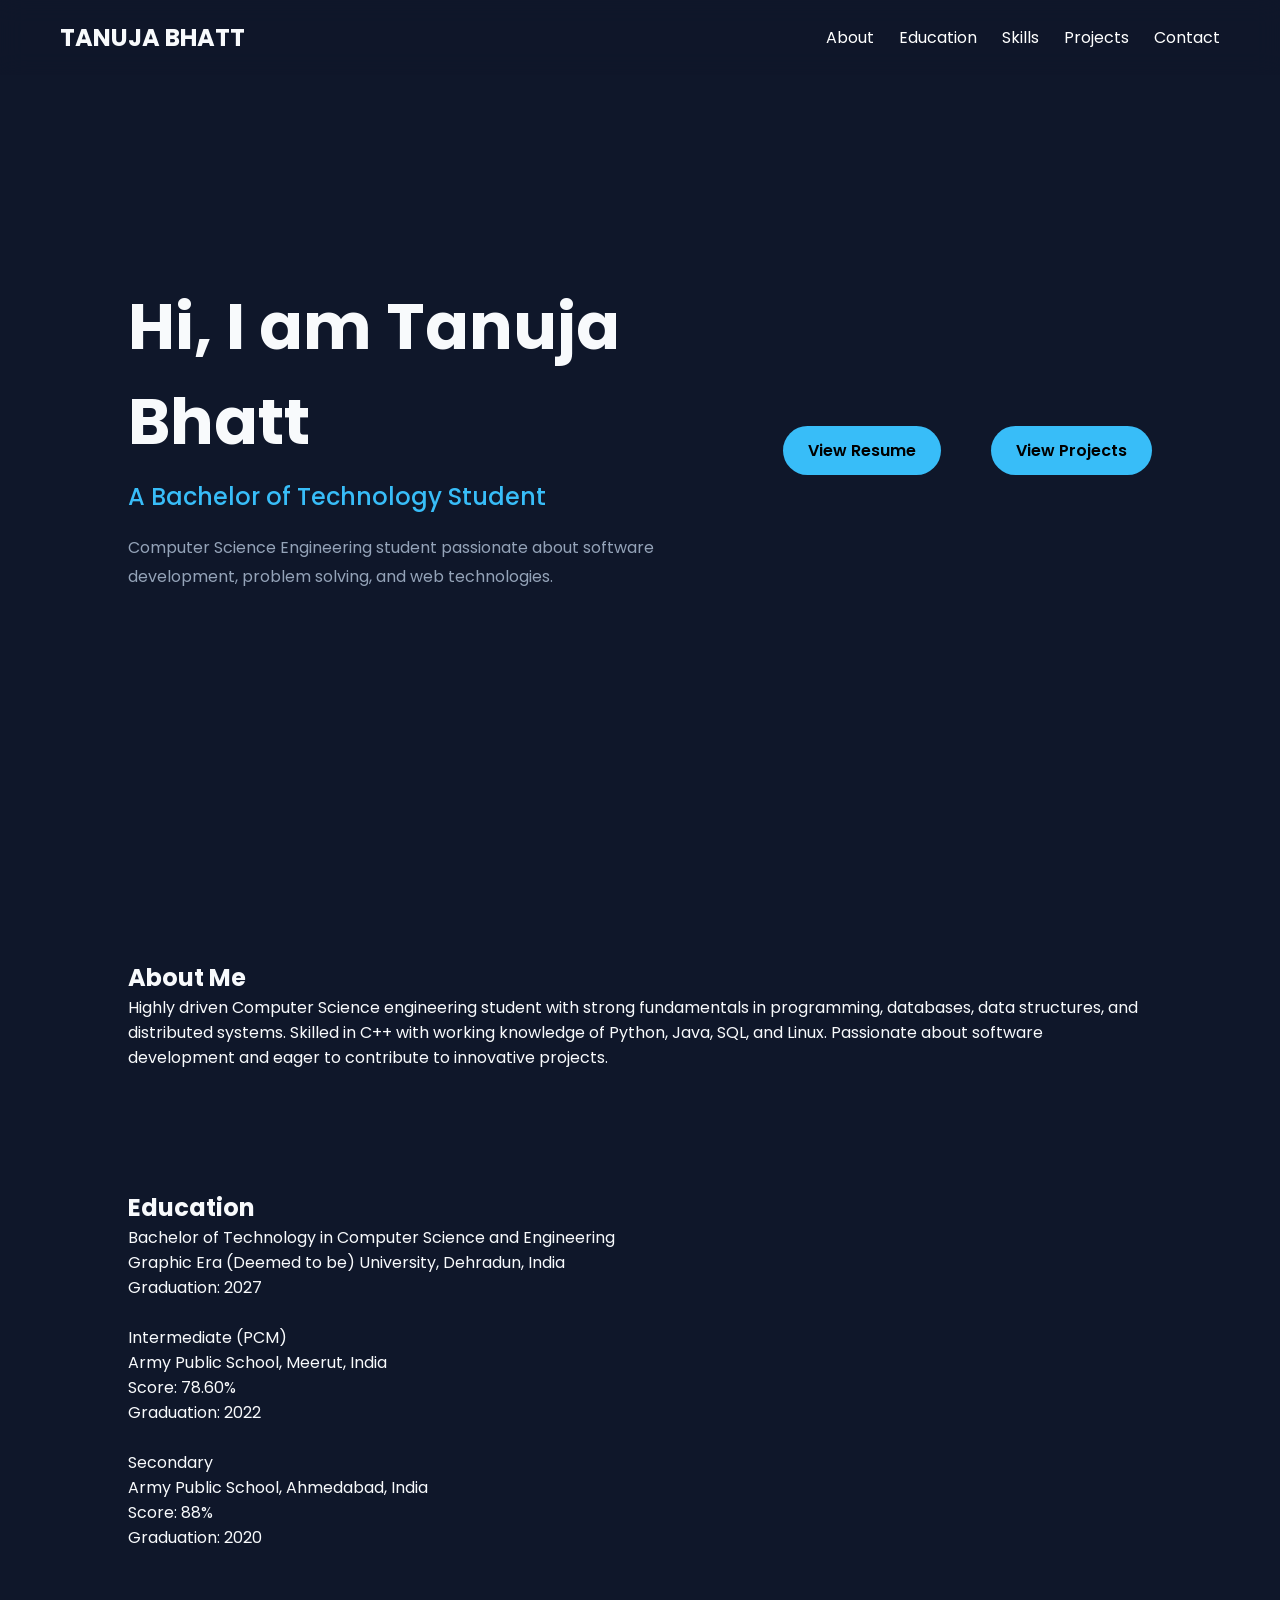
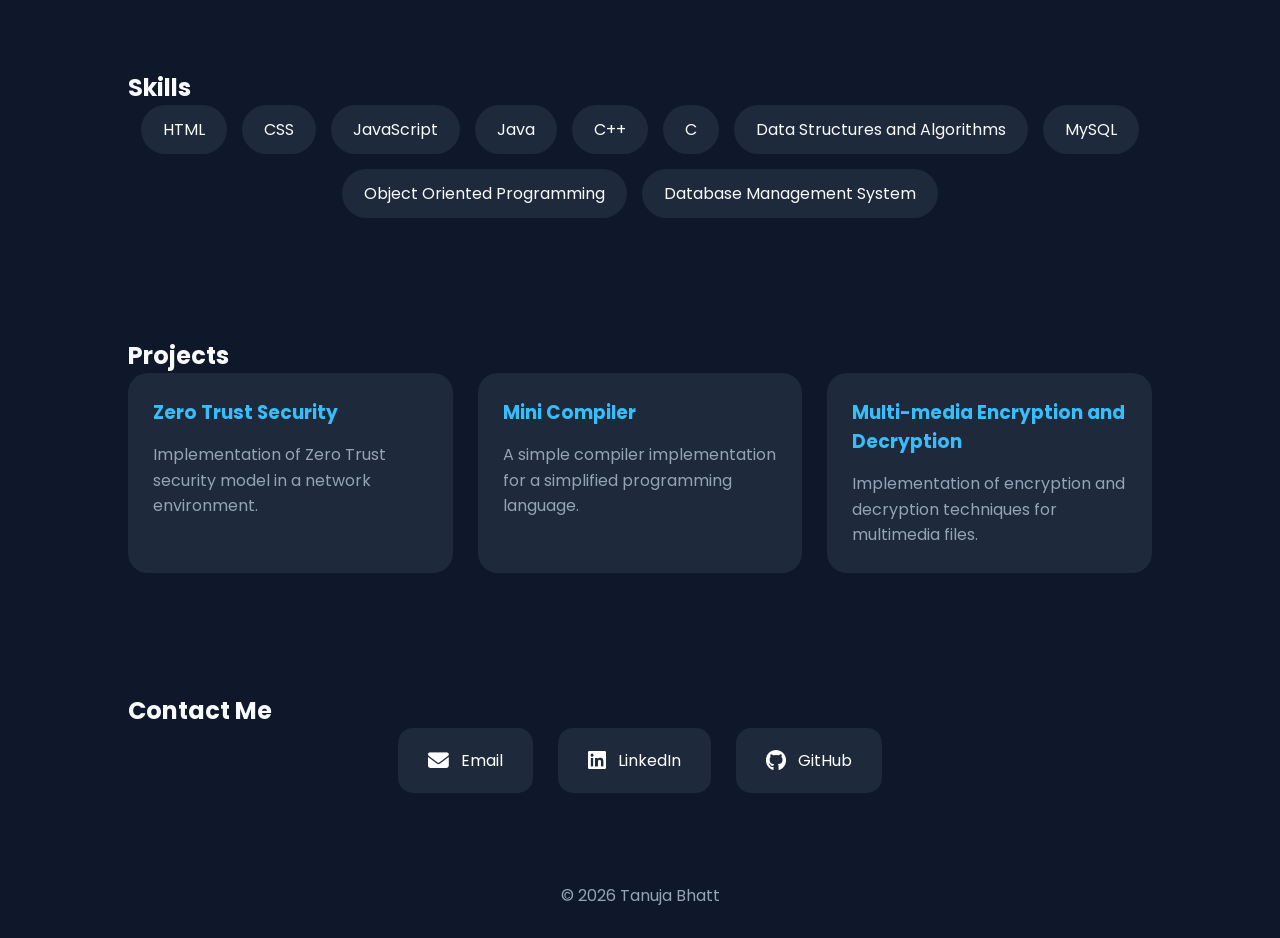
==== index.html @ 8dc3e2fc "Add files via upload" ====
<!DOCTYPE html>
<html lang="en">
<head>
    <meta charset="UTF-8">
    <meta name="viewport" content="width=device-width, initial-scale=1.0">
    <title>Tanuja Bhatt Portfolio</title>
    <link rel="stylesheet" href="style.css">
    <link rel="stylesheet" href="https://cdnjs.cloudflare.com/ajax/libs/font-awesome/6.5.1/css/all.min.css">
</head>
<body>

<header>
    <nav>
        <h1>TANUJA BHATT</h1>

        <ul>
            <li><a href="#about">About</a></li>
            <li><a href="#education">Education</a></li>
            <li><a href="#skills">Skills</a></li>
            <li><a href="#projects">Projects</a></li>
            <li><a href="#contact">Contact</a></li>
        </ul>
    </nav>
</header>

<section class="hero">
    <div class="hero-content">

    <h1>Hi, I am Tanuja Bhatt</h1>

    <h2>A Bachelor of Technology Student</h2>

    <p>
        Computer Science Engineering student passionate about software
        development, problem solving, and web technologies.
    </p>


</div>
<a href="resume.html" class="btn">
    View Resume
</a>
<a href="#projects" class="btn">View Projects</a>
</section>

<section id="about">
    <h2>About Me</h2>
    <p>
        Highly driven Computer Science engineering student with strong fundamentals in programming, databases, data structures, and distributed systems. Skilled in C++ with working knowledge of 
Python, Java, SQL, and Linux. Passionate about software development and eager to contribute to innovative projects.
    </p>
</section>

<section id="education">
    <h2>Education</h2>
    <p>
        Bachelor of Technology in Computer Science and Engineering
        <br>
        Graphic Era (Deemed to be) University, Dehradun, India
        <br>
        Graduation: 2027
    </p>
    <br>
    <p>
        Intermediate (PCM)
        <br>
        Army Public School, Meerut, India
        <br>
        Score: 78.60%
        <br>
        Graduation: 2022
    </p>
    <br>
    <p>
        Secondary 
        <br>
        Army Public School, Ahmedabad, India
        <br>
        Score: 88%
        <br>
        Graduation: 2020
    </p>
</section>

<section id="skills">
    <h2>Skills</h2>

    <div class="skill-container">
        <div class="skill">HTML</div>
        <div class="skill">CSS</div>
        <div class="skill">JavaScript</div>
        <div class="skill">Java</div>
        <div class="skill">C++</div>
        <div class="skill">C</div>
        <div class="skill">Data Structures and Algorithms</div>
        <div class="skill">MySQL</div>
        <div class="skill">Object Oriented Programming</div>
        <div class="skill">Database Management System</div>
    </div>
</section>

<section id="projects">
    <h2>Projects</h2>

    <div class="project-container">

        <a href="projects/zeroTrust.html" class="project-link">
    <div class="card">
        <h3>Zero Trust Security</h3>
        <p>Implementation of Zero Trust security model in a network environment.</p>
    </div>
</a>

        <a href="projects/miniCompiler.html" class="project-link">
    <div class="card">
        <h3>Mini Compiler</h3>
        <p>A simple compiler implementation for a simplified programming language.</p>
    </div>
</a>
        <a href="projects/mme.html" class="project-link">
    <div class="card">
        <h3>Multi-media Encryption and Decryption</h3>
        <p>Implementation of encryption and decryption techniques for multimedia files.</p>
    </div>
</a>

    </div>
</section>

</div>

<section id="contact">
    <h2>Contact Me</h2>

    <div class="contact-container">

        <a href="mailto:tanujabhatt797@gmail.com" class="contact-card">
            <i class="fas fa-envelope"></i>
            <span>Email</span>
        </a>

        <a href="https://www.linkedin.com/in/tanuja-bhatt-624272347"
           target="_blank"
           class="contact-card">
            <i class="fab fa-linkedin"></i>
            <span>LinkedIn</span>
        </a>

        <a href="https://github.com/tanuja3259"
           target="_blank"
           class="contact-card">
            <i class="fab fa-github"></i>
            <span>GitHub</span>
        </a>

    </div>
</section>

<footer>
    <p>© 2026 Tanuja Bhatt</p>
</footer>

<script src="script.js"></script>

</body>
</html>
---- style.css ----
@import url('https://fonts.googleapis.com/css2?family=Poppins:wght@300;400;500;600;700&display=swap');

:root{
    --bg:#0f172a;
    --card:#1e293b;
    --accent:#38bdf8;
    --text:#f8fafc;
    --gray:#94a3b8;
}

*{
    margin:0;
    padding:0;
    box-sizing:border-box;
    font-family:'Poppins',sans-serif;
}

html{
    scroll-behavior:smooth;
}

body{
    background:var(--bg);
    color:var(--text);
}

/* NAVBAR */

header{
    position:fixed;
    top:0;
    width:100%;
    z-index:1000;
    background:rgba(15,23,42,0.8);
    backdrop-filter:blur(12px);
}

nav{
    max-width:1200px;
    margin:auto;
    display:flex;
    justify-content:space-between;
    align-items:center;
    padding:20px;
}

nav h2{
    color:var(--accent);
    font-size:2rem;
}

nav ul{
    display:flex;
    list-style:none;
    gap:25px;
}

nav ul li a{
    text-decoration:none;
    color:white;
    transition:.3s;
}

nav ul li a:hover{
    color:var(--accent);
}

/* HERO */

.hero{
    min-height:100vh;
    display:flex;
    justify-content:space-between;
    align-items:center;
    padding:60px 10%;
    gap:50px;
}

.hero-content{
    flex:1;
}
.hero-content h1{
    display:block;
    margin-bottom:10px;
}

.hero-content h2{
    display:block;
    margin-bottom:20px;
    color:#38bdf8;
    font-weight:500;
}

.hero-content p{
    display:block;
    margin-bottom:25px;
}
.hero-content h1{
    font-size:4rem;
    margin-bottom:10px;
}

.hero-content h3{
    color:var(--accent);
    margin-bottom:20px;
}

.hero-content p{
    color:var(--gray);
    line-height:1.8;
    margin-bottom:30px;
}

.hero-image img{
    width:320px;
    height:320px;
    border-radius:50%;
    object-fit:cover;
    border:5px solid var(--accent);
    box-shadow:0 0 30px rgba(56,189,248,.4);
}

.btn{
    display:inline-block;
    background:var(--accent);
    color:#000;
    padding:12px 25px;
    border-radius:30px;
    text-decoration:none;
    font-weight:600;
    transition:.3s;
}

.btn:hover{
    transform:translateY(-3px);
}

/* SECTION */

section{
    padding:60px 10%;
}

.section-title{
    text-align:center;
    font-size:2.5rem;
    margin-bottom:50px;
    color:var(--accent);
}

/* ABOUT */

.about-card{
    background:var(--card);
    padding:30px;
    border-radius:20px;
    line-height:1.8;
    color:var(--gray);
}

/* EDUCATION */

.education-container{
    display:grid;
    grid-template-columns:repeat(auto-fit,minmax(300px,1fr));
    gap:25px;
}

.edu-card{
    background:var(--card);
    padding:25px;
    border-radius:20px;
    transition:.3s;
}

.edu-card:hover{
    transform:translateY(-8px);
}

.edu-card h3{
    color:var(--accent);
    margin-bottom:10px;
}

.edu-card p{
    color:var(--gray);
}

/* SKILLS */

.skill-container{
    display:flex;
    flex-wrap:wrap;
    justify-content:center;
    gap:15px;
}

.skill{
    background:var(--card);
    padding:12px 22px;
    border-radius:30px;
    transition:.3s;
}

.skill:hover{
    background:var(--accent);
    color:black;
    transform:translateY(-5px);
}

/* PROJECTS */

.project-container{
    display:grid;
    grid-template-columns:repeat(auto-fit,minmax(320px,1fr));
    gap:25px;
}

.project-link{
    text-decoration:none;
    color:inherit;
}

.card{
    background:var(--card);
    border-radius:20px;
    padding:25px;
    transition:.4s;
    height:100%;
}

.card:hover{
    transform:translateY(-10px);
}

.card h3{
    color:var(--accent);
    margin-bottom:15px;
}

.card p{
    color:var(--gray);
    line-height:1.6;
}

/* CONTACT */

.contact-container{
    display:flex;
    justify-content:center;
    flex-wrap:wrap;
    gap:25px;
}

.contact-card{
    background:var(--card);
    color:white;
    text-decoration:none;
    padding:20px 30px;
    border-radius:15px;
    display:flex;
    align-items:center;
    gap:12px;
    transition:.3s;
}

.contact-card:hover{
    background:var(--accent);
    color:black;
    transform:translateY(-5px);
}

.contact-card i{
    font-size:1.3rem;
}

/* FOOTER */

footer{
    text-align:center;
    padding:30px;
    color:var(--gray);
}

/* SCROLLBAR */

::-webkit-scrollbar{
    width:8px;
}

::-webkit-scrollbar-thumb{
    background:var(--accent);
    border-radius:10px;
}

/* MOBILE */

@media(max-width:768px){

    nav{
        flex-direction:column;
        gap:15px;
    }

    nav ul{
        flex-wrap:wrap;
        justify-content:center;
    }

    .hero{
        flex-direction:column-reverse;
        text-align:center;
    }

    .hero-content h1{
        font-size:2.5rem;
    }

    .hero-image img{
        width:250px;
        height:250px;
    }

    section{
        padding:80px 7%;
    }

    .section-title{
        font-size:2rem;
    }
}
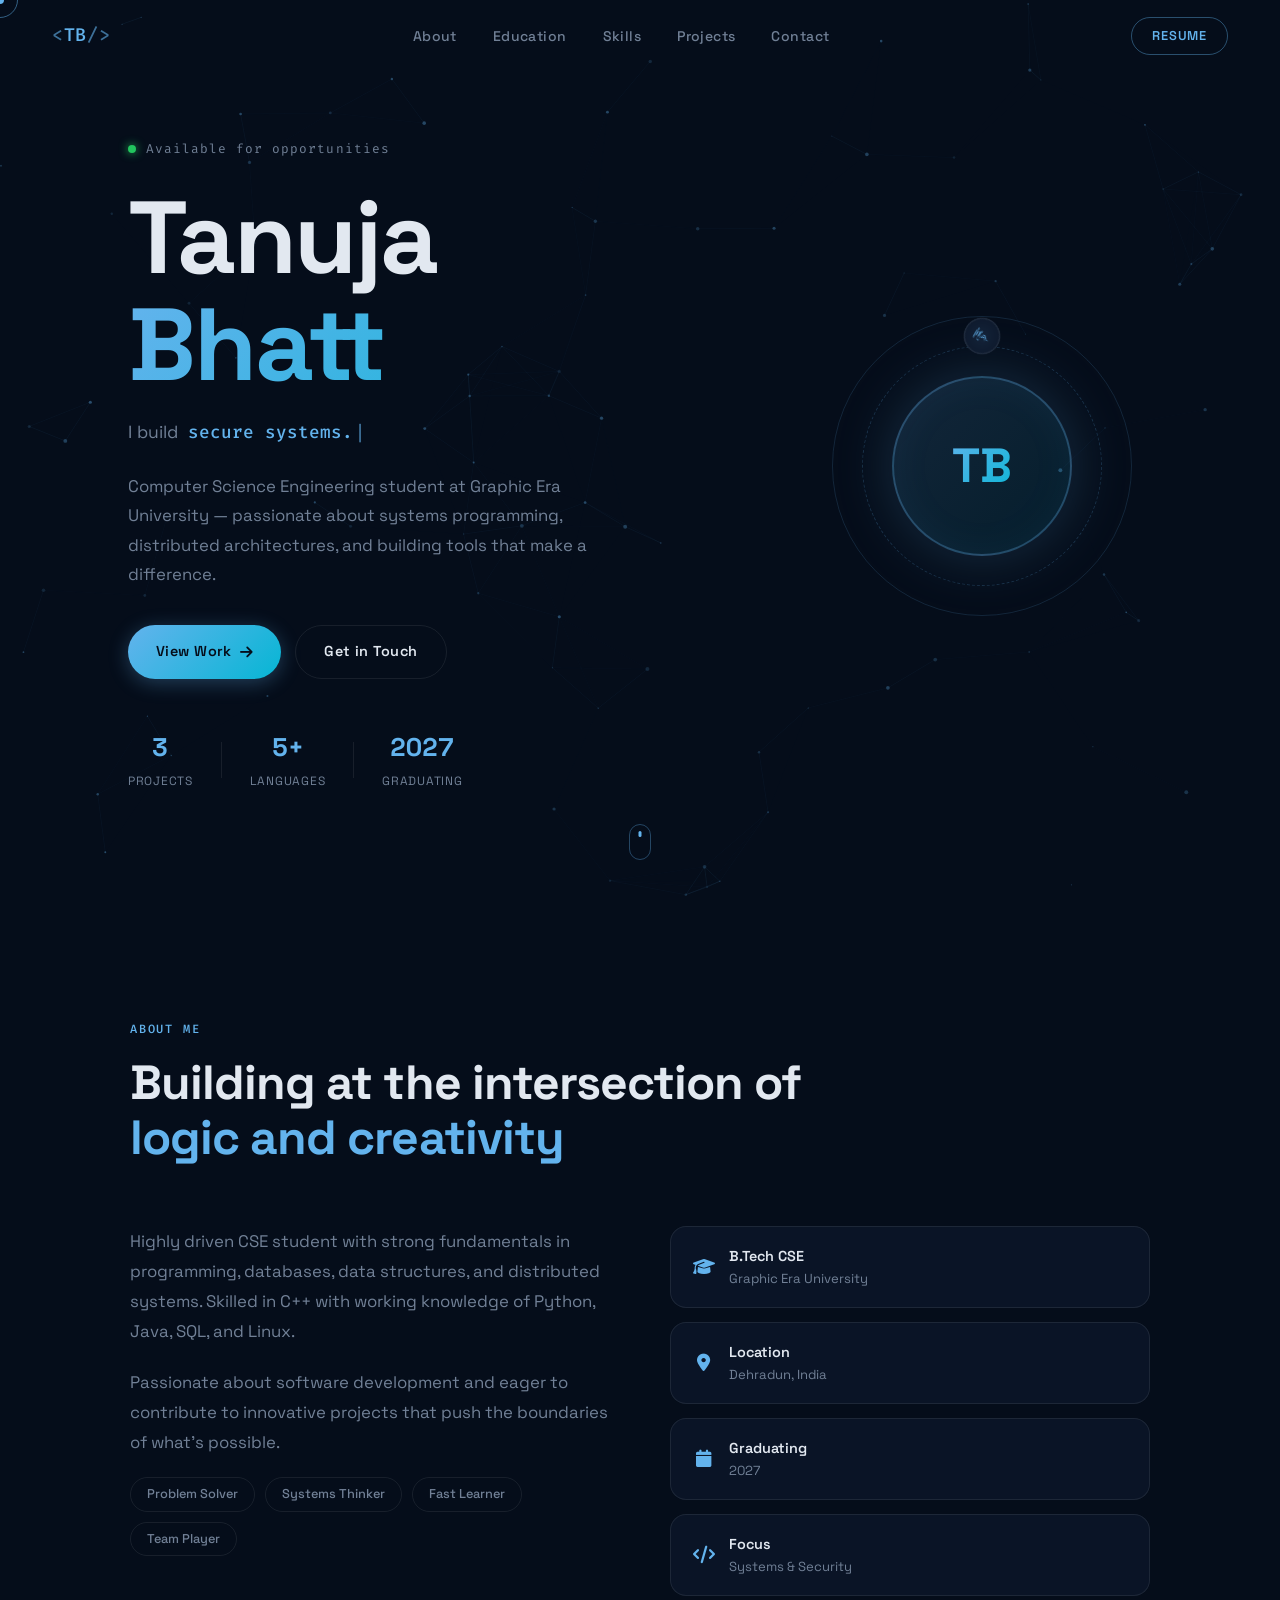
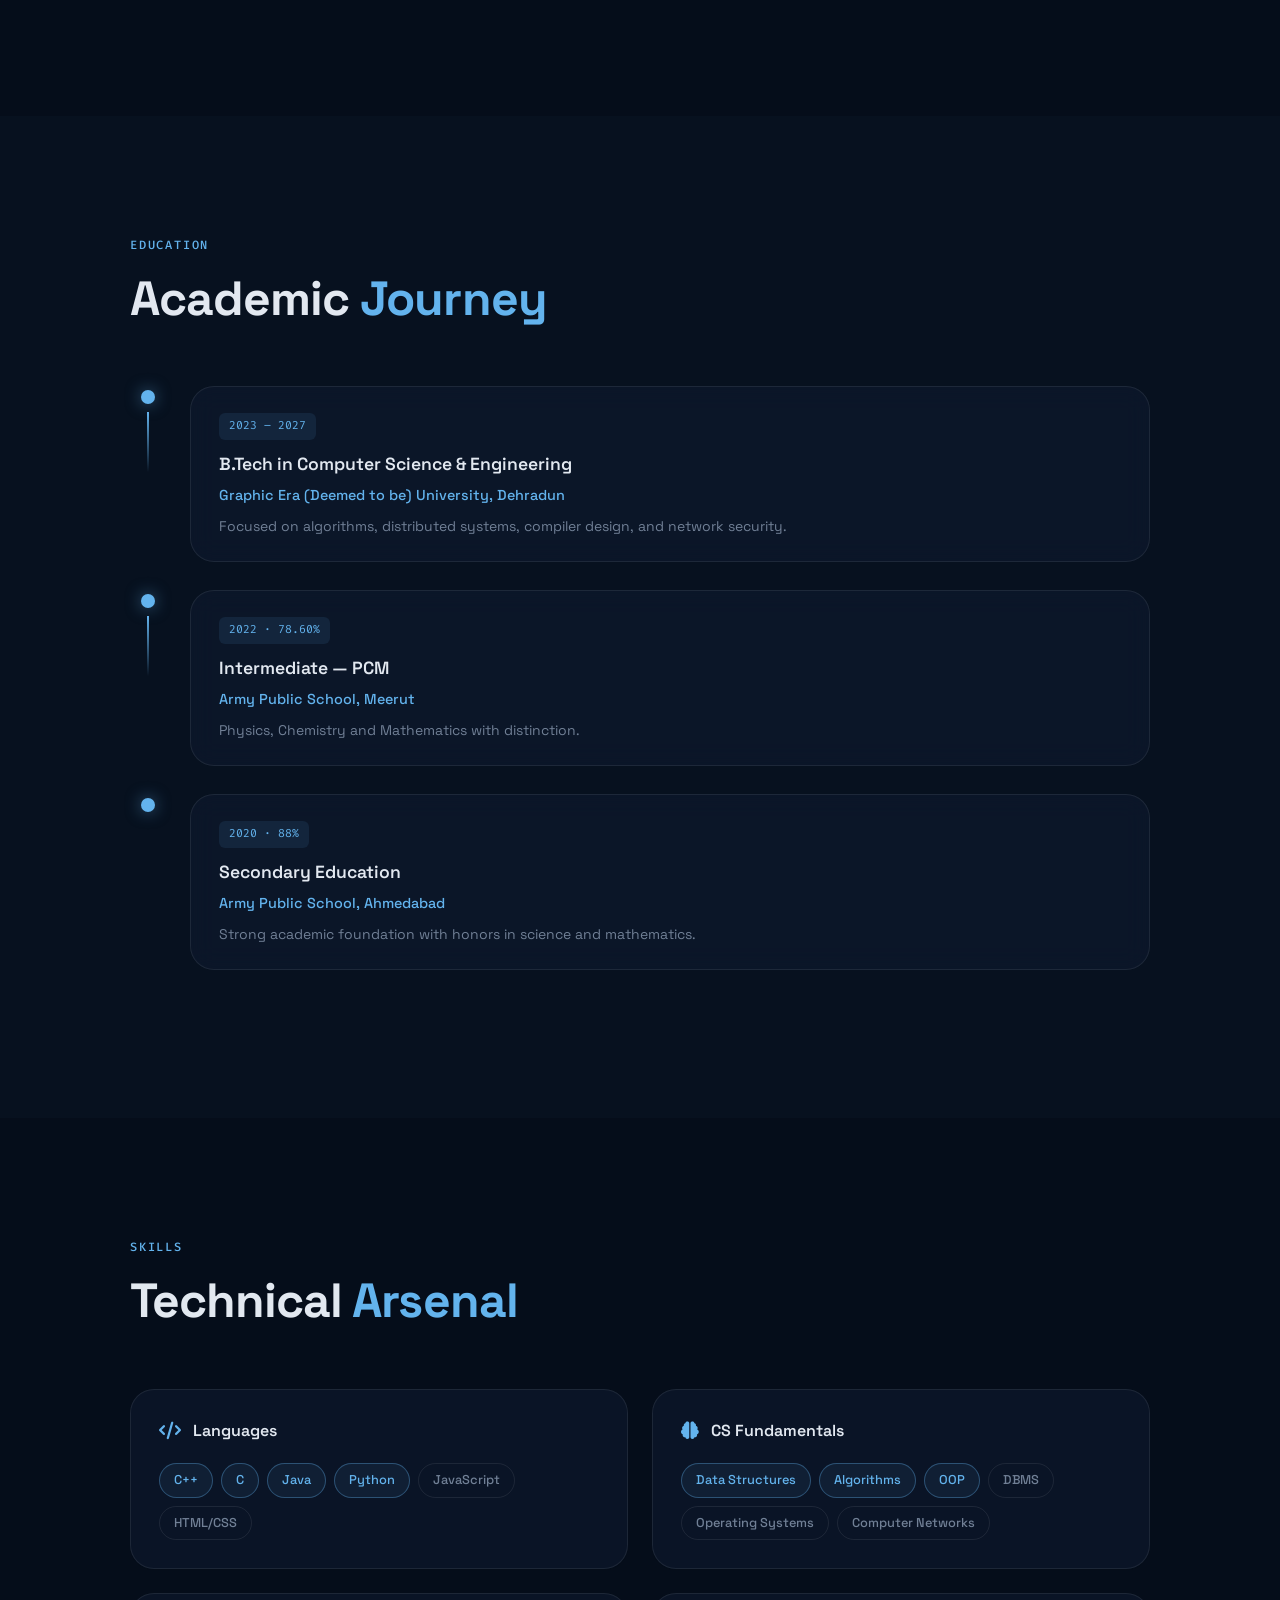
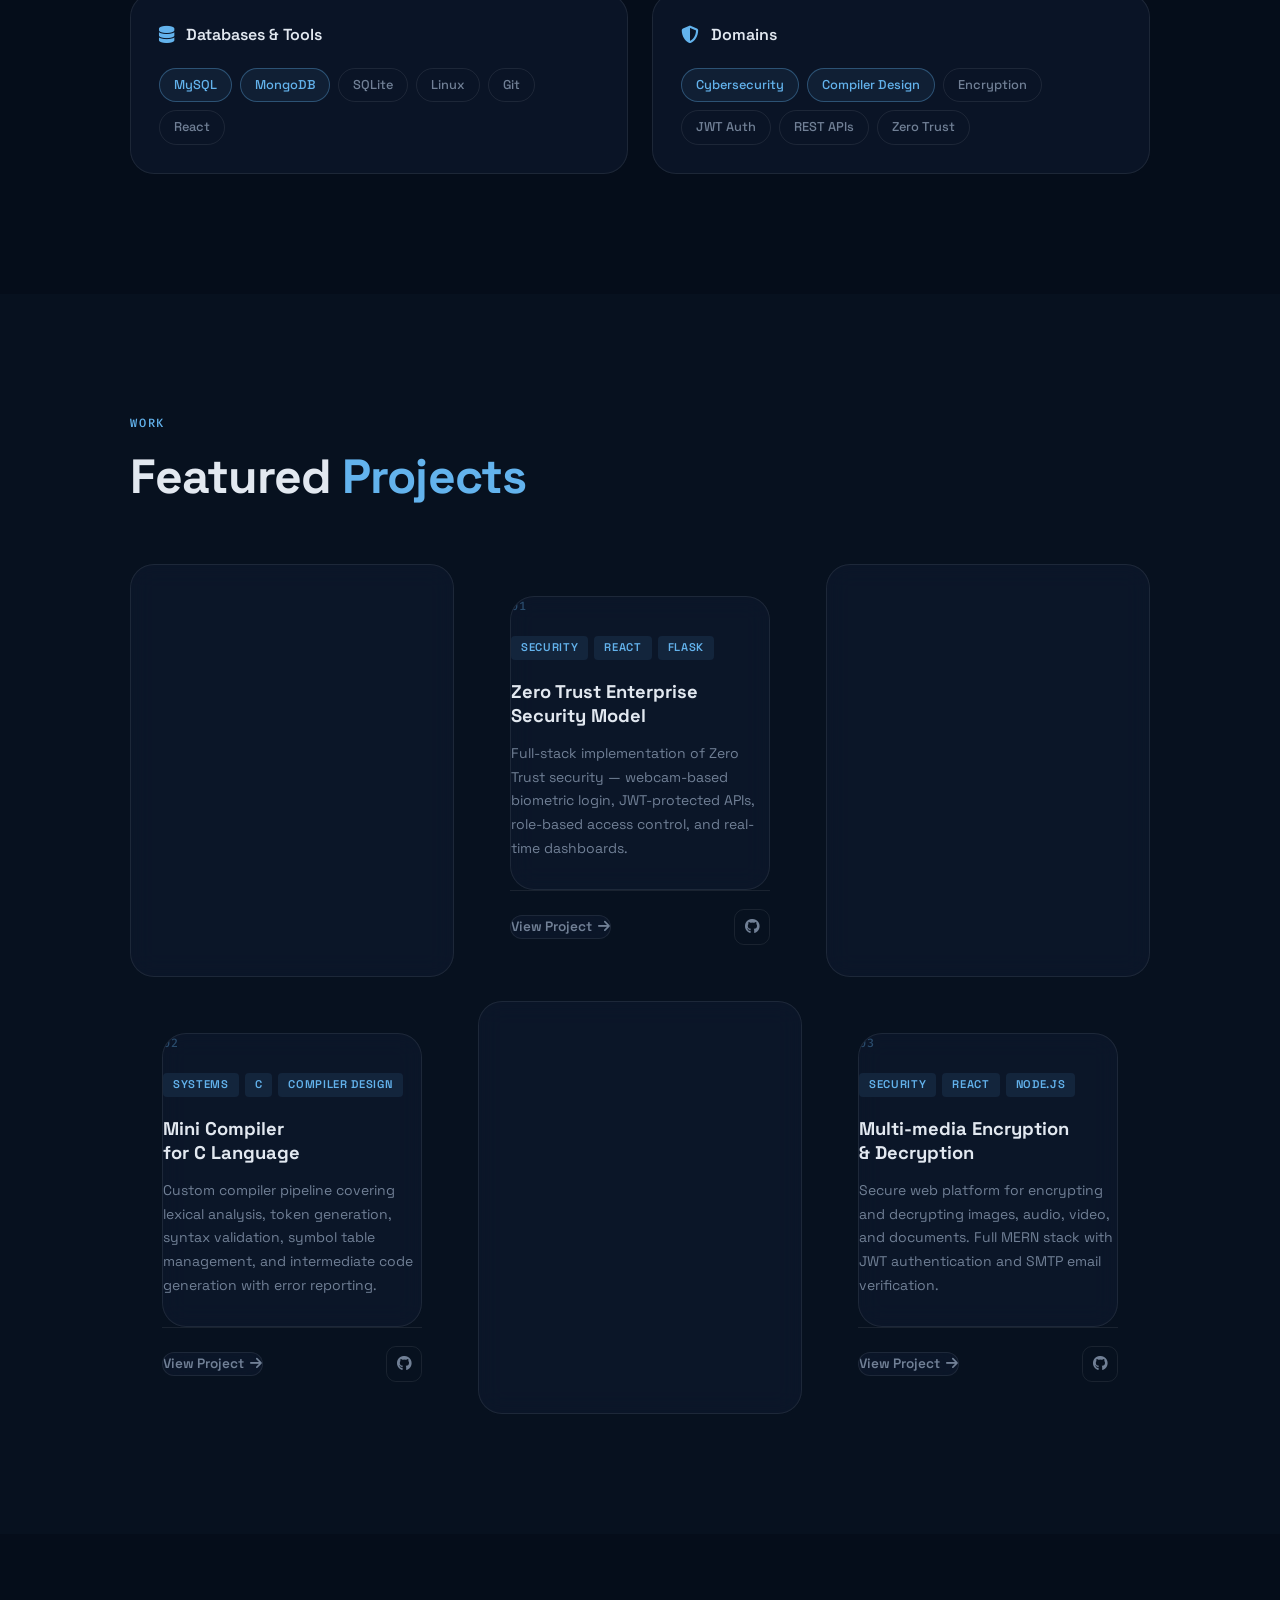
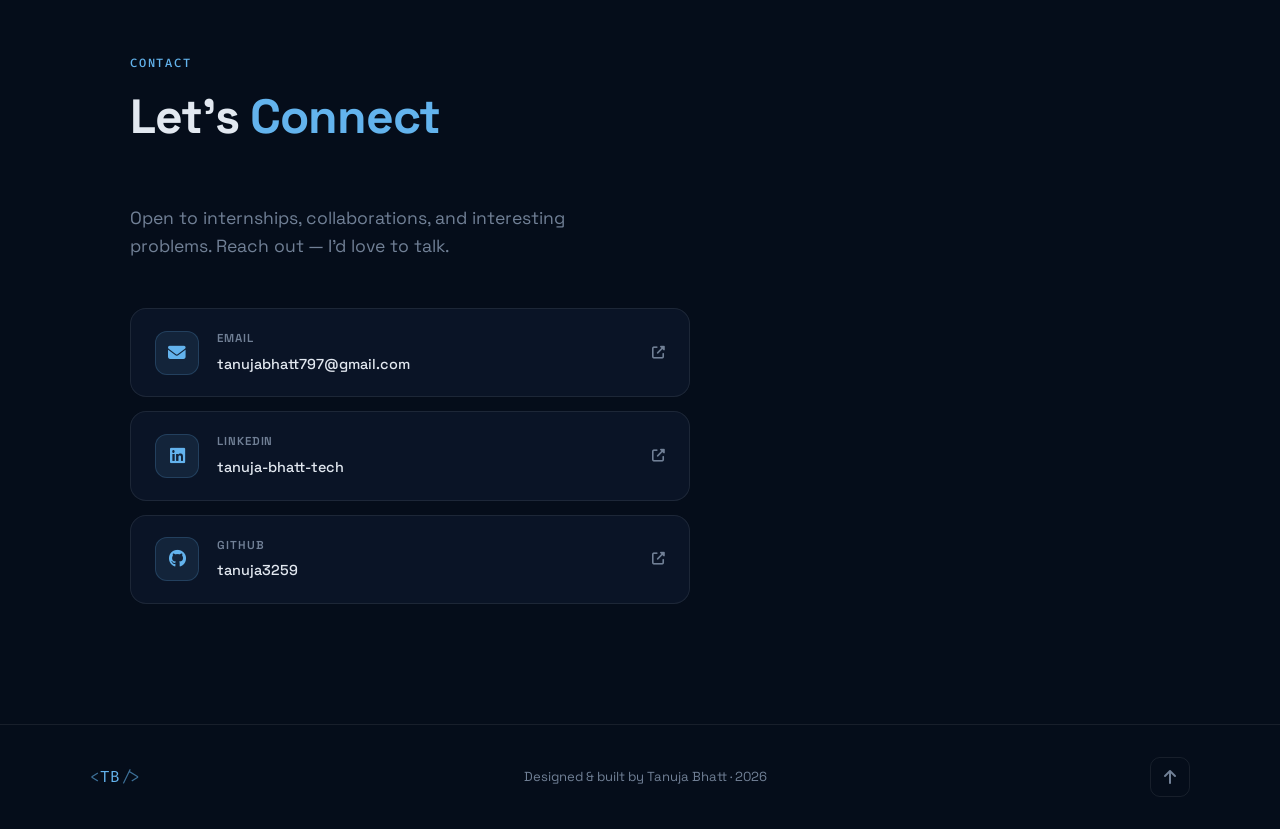
==== commit 298f0a99: "Revamp portfolio pages and project layouts Major redesign of the portfolio and project pages: update" ====
--- a/index.html
+++ b/index.html
@@ -1,166 +1,399 @@
 <!DOCTYPE html>
 <html lang="en">
 <head>
-    <meta charset="UTF-8">
-    <meta name="viewport" content="width=device-width, initial-scale=1.0">
-    <title>Tanuja Bhatt Portfolio</title>
-    <link rel="stylesheet" href="style.css">
-    <link rel="stylesheet" href="https://cdnjs.cloudflare.com/ajax/libs/font-awesome/6.5.1/css/all.min.css">
+  <meta charset="UTF-8">
+  <meta name="viewport" content="width=device-width, initial-scale=1.0">
+  <title>Tanuja Bhatt — CSE Portfolio</title>
+  <link rel="preconnect" href="https://fonts.googleapis.com">
+  <link rel="preconnect" href="https://fonts.gstatic.com" crossorigin>
+  <link href="https://fonts.googleapis.com/css2?family=Space+Grotesk:wght@300;400;500;600;700&family=Fira+Code:wght@400;500&display=swap" rel="stylesheet">
+  <link rel="stylesheet" href="https://cdnjs.cloudflare.com/ajax/libs/font-awesome/6.5.1/css/all.min.css">
+  <link rel="stylesheet" href="style.css">
 </head>
 <body>
 
-<header>
-    <nav>
-        <h1>TANUJA BHATT</h1>
-
-        <ul>
-            <li><a href="#about">About</a></li>
-            <li><a href="#education">Education</a></li>
-            <li><a href="#skills">Skills</a></li>
-            <li><a href="#projects">Projects</a></li>
-            <li><a href="#contact">Contact</a></li>
-        </ul>
-    </nav>
+<!-- CURSOR -->
+<div class="cursor-dot" id="cursorDot"></div>
+<div class="cursor-ring" id="cursorRing"></div>
+
+<!-- CANVAS BACKGROUND -->
+<canvas id="bgCanvas"></canvas>
+
+<!-- NAVBAR -->
+<header id="navbar">
+  <nav class="nav-inner">
+    <a href="#" class="nav-logo">
+      <span class="logo-bracket">&lt;</span>TB<span class="logo-bracket">/&gt;</span>
+    </a>
+    <ul class="nav-links">
+      <li><a href="#about" class="nav-link">About</a></li>
+      <li><a href="#education" class="nav-link">Education</a></li>
+      <li><a href="#skills" class="nav-link">Skills</a></li>
+      <li><a href="#projects" class="nav-link">Projects</a></li>
+      <li><a href="#contact" class="nav-link">Contact</a></li>
+    </ul>
+    <a href="resume.html" class="nav-cta">Resume</a>
+    <button class="hamburger" id="hamburger" aria-label="Toggle menu">
+      <span></span><span></span><span></span>
+    </button>
+  </nav>
 </header>
 
-<section class="hero">
-    <div class="hero-content">
-
-    <h1>Hi, I am Tanuja Bhatt</h1>
-
-    <h2>A Bachelor of Technology Student</h2>
-
-    <p>
-        Computer Science Engineering student passionate about software
-        development, problem solving, and web technologies.
+<!-- MOBILE MENU -->
+<div class="mobile-menu" id="mobileMenu">
+  <ul>
+    <li><a href="#about" class="mobile-link">About</a></li>
+    <li><a href="#education" class="mobile-link">Education</a></li>
+    <li><a href="#skills" class="mobile-link">Skills</a></li>
+    <li><a href="#projects" class="mobile-link">Projects</a></li>
+    <li><a href="#contact" class="mobile-link">Contact</a></li>
+    <li><a href="resume.html" class="mobile-link">Resume</a></li>
+  </ul>
+</div>
+
+<!-- HERO -->
+<section class="hero" id="hero">
+  <div class="hero-content">
+    <p class="hero-eyebrow">
+      <span class="eyebrow-dot"></span>
+      Available for opportunities
     </p>
-
-
-</div>
-<a href="resume.html" class="btn">
-    View Resume
-</a>
-<a href="#projects" class="btn">View Projects</a>
-</section>
-
-<section id="about">
-    <h2>About Me</h2>
-    <p>
-        Highly driven Computer Science engineering student with strong fundamentals in programming, databases, data structures, and distributed systems. Skilled in C++ with working knowledge of 
-Python, Java, SQL, and Linux. Passionate about software development and eager to contribute to innovative projects.
+    <h1 class="hero-name">
+      <span class="name-line">Tanuja</span>
+      <span class="name-line accent-line">Bhatt</span>
+    </h1>
+    <div class="hero-role">
+      <span class="role-prefix">I build</span>
+      <span class="typed-wrapper">
+        <span id="typed-text"></span>
+        <span class="typed-cursor">|</span>
+      </span>
+    </div>
+    <p class="hero-bio">
+      Computer Science Engineering student at Graphic Era University — passionate about systems programming, distributed architectures, and building tools that make a difference.
     </p>
-</section>
-
-<section id="education">
-    <h2>Education</h2>
-    <p>
-        Bachelor of Technology in Computer Science and Engineering
-        <br>
-        Graphic Era (Deemed to be) University, Dehradun, India
-        <br>
-        Graduation: 2027
-    </p>
-    <br>
-    <p>
-        Intermediate (PCM)
-        <br>
-        Army Public School, Meerut, India
-        <br>
-        Score: 78.60%
-        <br>
-        Graduation: 2022
-    </p>
-    <br>
-    <p>
-        Secondary 
-        <br>
-        Army Public School, Ahmedabad, India
-        <br>
-        Score: 88%
-        <br>
-        Graduation: 2020
-    </p>
-</section>
-
-<section id="skills">
-    <h2>Skills</h2>
-
-    <div class="skill-container">
-        <div class="skill">HTML</div>
-        <div class="skill">CSS</div>
-        <div class="skill">JavaScript</div>
-        <div class="skill">Java</div>
-        <div class="skill">C++</div>
-        <div class="skill">C</div>
-        <div class="skill">Data Structures and Algorithms</div>
-        <div class="skill">MySQL</div>
-        <div class="skill">Object Oriented Programming</div>
-        <div class="skill">Database Management System</div>
-    </div>
-</section>
-
-<section id="projects">
-    <h2>Projects</h2>
-
-    <div class="project-container">
-
-        <a href="projects/zeroTrust.html" class="project-link">
-    <div class="card">
-        <h3>Zero Trust Security</h3>
-        <p>Implementation of Zero Trust security model in a network environment.</p>
-    </div>
-</a>
-
-        <a href="projects/miniCompiler.html" class="project-link">
-    <div class="card">
-        <h3>Mini Compiler</h3>
-        <p>A simple compiler implementation for a simplified programming language.</p>
-    </div>
-</a>
-        <a href="projects/mme.html" class="project-link">
-    <div class="card">
-        <h3>Multi-media Encryption and Decryption</h3>
-        <p>Implementation of encryption and decryption techniques for multimedia files.</p>
-    </div>
-</a>
-
-    </div>
-</section>
-
-</div>
-
-<section id="contact">
-    <h2>Contact Me</h2>
-
-    <div class="contact-container">
-
-        <a href="mailto:tanujabhatt797@gmail.com" class="contact-card">
-            <i class="fas fa-envelope"></i>
-            <span>Email</span>
-        </a>
-
-        <a href="https://www.linkedin.com/in/tanuja-bhatt-624272347"
-           target="_blank"
-           class="contact-card">
-            <i class="fab fa-linkedin"></i>
-            <span>LinkedIn</span>
-        </a>
-
-        <a href="https://github.com/tanuja3259"
-           target="_blank"
-           class="contact-card">
-            <i class="fab fa-github"></i>
-            <span>GitHub</span>
-        </a>
-
-    </div>
-</section>
-
+    <div class="hero-actions">
+      <a href="#projects" class="btn btn-primary">
+        <span>View Work</span>
+        <i class="fas fa-arrow-right"></i>
+      </a>
+      <a href="#contact" class="btn btn-ghost">
+        <span>Get in Touch</span>
+      </a>
+    </div>
+    <div class="hero-stats">
+      <div class="stat">
+        <span class="stat-num">3</span>
+        <span class="stat-label">Projects</span>
+      </div>
+      <div class="stat-divider"></div>
+      <div class="stat">
+        <span class="stat-num">5+</span>
+        <span class="stat-label">Languages</span>
+      </div>
+      <div class="stat-divider"></div>
+      <div class="stat">
+        <span class="stat-num">2027</span>
+        <span class="stat-label">Graduating</span>
+      </div>
+    </div>
+  </div>
+  <div class="hero-visual">
+    <div class="avatar-ring-outer">
+      <div class="avatar-ring-mid">
+        <div class="avatar-ring-inner">
+          <div class="avatar-initials">TB</div>
+        </div>
+      </div>
+    </div>
+    <div class="orbit orbit-1">
+      <div class="orbit-dot" style="--d:0deg"><i class="fab fa-react"></i></div>
+    </div>
+    <div class="orbit orbit-2">
+      <div class="orbit-dot" style="--d:120deg"><i class="fab fa-python"></i></div>
+    </div>
+    <div class="orbit orbit-3">
+      <div class="orbit-dot" style="--d:240deg"><i class="fab fa-java"></i></div>
+    </div>
+  </div>
+  <a href="#about" class="scroll-indicator" aria-label="Scroll down">
+    <div class="scroll-wheel"></div>
+  </a>
+</section>
+
+<!-- ABOUT -->
+<section id="about" class="section">
+  <div class="section-inner">
+    <div class="section-label reveal">about me</div>
+    <h2 class="section-title reveal">Building at the intersection of<br><span class="accent">logic and creativity</span></h2>
+    <div class="about-grid">
+      <div class="about-text reveal">
+        <p>Highly driven CSE student with strong fundamentals in programming, databases, data structures, and distributed systems. Skilled in C++ with working knowledge of Python, Java, SQL, and Linux.</p>
+        <p>Passionate about software development and eager to contribute to innovative projects that push the boundaries of what's possible.</p>
+        <div class="about-chips">
+          <span class="chip">Problem Solver</span>
+          <span class="chip">Systems Thinker</span>
+          <span class="chip">Fast Learner</span>
+          <span class="chip">Team Player</span>
+        </div>
+      </div>
+      <div class="about-card-stack reveal">
+        <div class="info-card">
+          <i class="fas fa-graduation-cap"></i>
+          <div>
+            <strong>B.Tech CSE</strong>
+            <p>Graphic Era University</p>
+          </div>
+        </div>
+        <div class="info-card">
+          <i class="fas fa-map-marker-alt"></i>
+          <div>
+            <strong>Location</strong>
+            <p>Dehradun, India</p>
+          </div>
+        </div>
+        <div class="info-card">
+          <i class="fas fa-calendar"></i>
+          <div>
+            <strong>Graduating</strong>
+            <p>2027</p>
+          </div>
+        </div>
+        <div class="info-card">
+          <i class="fas fa-code"></i>
+          <div>
+            <strong>Focus</strong>
+            <p>Systems & Security</p>
+          </div>
+        </div>
+      </div>
+    </div>
+  </div>
+</section>
+
+<!-- EDUCATION -->
+<section id="education" class="section section-alt">
+  <div class="section-inner">
+    <div class="section-label reveal">education</div>
+    <h2 class="section-title reveal">Academic <span class="accent">Journey</span></h2>
+    <div class="timeline">
+      <div class="timeline-item reveal">
+        <div class="timeline-marker">
+          <div class="timeline-dot"></div>
+          <div class="timeline-line"></div>
+        </div>
+        <div class="timeline-content">
+          <div class="timeline-badge">2023 – 2027</div>
+          <h3>B.Tech in Computer Science & Engineering</h3>
+          <p class="timeline-inst">Graphic Era (Deemed to be) University, Dehradun</p>
+          <p class="timeline-desc">Focused on algorithms, distributed systems, compiler design, and network security.</p>
+        </div>
+      </div>
+      <div class="timeline-item reveal">
+        <div class="timeline-marker">
+          <div class="timeline-dot"></div>
+          <div class="timeline-line"></div>
+        </div>
+        <div class="timeline-content">
+          <div class="timeline-badge">2022 · 78.60%</div>
+          <h3>Intermediate — PCM</h3>
+          <p class="timeline-inst">Army Public School, Meerut</p>
+          <p class="timeline-desc">Physics, Chemistry and Mathematics with distinction.</p>
+        </div>
+      </div>
+      <div class="timeline-item reveal">
+        <div class="timeline-marker">
+          <div class="timeline-dot"></div>
+        </div>
+        <div class="timeline-content">
+          <div class="timeline-badge">2020 · 88%</div>
+          <h3>Secondary Education</h3>
+          <p class="timeline-inst">Army Public School, Ahmedabad</p>
+          <p class="timeline-desc">Strong academic foundation with honors in science and mathematics.</p>
+        </div>
+      </div>
+    </div>
+  </div>
+</section>
+
+<!-- SKILLS -->
+<section id="skills" class="section">
+  <div class="section-inner">
+    <div class="section-label reveal">skills</div>
+    <h2 class="section-title reveal">Technical <span class="accent">Arsenal</span></h2>
+    <div class="skills-grid">
+      <div class="skill-category reveal">
+        <div class="skill-cat-header">
+          <i class="fas fa-code"></i>
+          <h3>Languages</h3>
+        </div>
+        <div class="skill-pills">
+          <span class="pill pill-primary">C++</span>
+          <span class="pill pill-primary">C</span>
+          <span class="pill pill-primary">Java</span>
+          <span class="pill pill-primary">Python</span>
+          <span class="pill">JavaScript</span>
+          <span class="pill">HTML/CSS</span>
+        </div>
+      </div>
+      <div class="skill-category reveal">
+        <div class="skill-cat-header">
+          <i class="fas fa-brain"></i>
+          <h3>CS Fundamentals</h3>
+        </div>
+        <div class="skill-pills">
+          <span class="pill pill-primary">Data Structures</span>
+          <span class="pill pill-primary">Algorithms</span>
+          <span class="pill pill-primary">OOP</span>
+          <span class="pill">DBMS</span>
+          <span class="pill">Operating Systems</span>
+          <span class="pill">Computer Networks</span>
+        </div>
+      </div>
+      <div class="skill-category reveal">
+        <div class="skill-cat-header">
+          <i class="fas fa-database"></i>
+          <h3>Databases & Tools</h3>
+        </div>
+        <div class="skill-pills">
+          <span class="pill pill-primary">MySQL</span>
+          <span class="pill pill-primary">MongoDB</span>
+          <span class="pill">SQLite</span>
+          <span class="pill">Linux</span>
+          <span class="pill">Git</span>
+          <span class="pill">React</span>
+        </div>
+      </div>
+      <div class="skill-category reveal">
+        <div class="skill-cat-header">
+          <i class="fas fa-shield-alt"></i>
+          <h3>Domains</h3>
+        </div>
+        <div class="skill-pills">
+          <span class="pill pill-primary">Cybersecurity</span>
+          <span class="pill pill-primary">Compiler Design</span>
+          <span class="pill">Encryption</span>
+          <span class="pill">JWT Auth</span>
+          <span class="pill">REST APIs</span>
+          <span class="pill">Zero Trust</span>
+        </div>
+      </div>
+    </div>
+  </div>
+</section>
+
+<!-- PROJECTS -->
+<section id="projects" class="section section-alt">
+  <div class="section-inner">
+    <div class="section-label reveal">work</div>
+    <h2 class="section-title reveal">Featured <span class="accent">Projects</span></h2>
+    <div class="projects-grid">
+
+      <!-- Zero Trust -->
+      <a href="projects/zeroTrust.html" class="project-card reveal">
+        <div class="project-card-inner">
+          <div class="project-number">01</div>
+          <div class="project-tag-row">
+            <span class="project-tag">Security</span>
+            <span class="project-tag">React</span>
+            <span class="project-tag">Flask</span>
+          </div>
+          <h3 class="project-title">Zero Trust Enterprise<br>Security Model</h3>
+          <p class="project-desc">Full-stack implementation of Zero Trust security — webcam-based biometric login, JWT-protected APIs, role-based access control, and real-time dashboards.</p>
+          <div class="project-footer">
+            <span class="project-cta">View Project <i class="fas fa-arrow-right"></i></span>
+            <a href="https://github.com/tanuja3259/Zero-Trust-Enterprise-Dashboard" target="_blank" class="project-gh" onclick="event.stopPropagation()"><i class="fab fa-github"></i></a>
+          </div>
+        </div>
+        <div class="project-glow project-glow-1"></div>
+      </a>
+
+      <!-- Mini Compiler -->
+      <a href="projects/miniCompiler.html" class="project-card reveal">
+        <div class="project-card-inner">
+          <div class="project-number">02</div>
+          <div class="project-tag-row">
+            <span class="project-tag">Systems</span>
+            <span class="project-tag">C</span>
+            <span class="project-tag">Compiler Design</span>
+          </div>
+          <h3 class="project-title">Mini Compiler<br>for C Language</h3>
+          <p class="project-desc">Custom compiler pipeline covering lexical analysis, token generation, syntax validation, symbol table management, and intermediate code generation with error reporting.</p>
+          <div class="project-footer">
+            <span class="project-cta">View Project <i class="fas fa-arrow-right"></i></span>
+            <a href="https://github.com/tanuja3259/Mini-Compiler-" target="_blank" class="project-gh" onclick="event.stopPropagation()"><i class="fab fa-github"></i></a>
+          </div>
+        </div>
+        <div class="project-glow project-glow-2"></div>
+      </a>
+
+      <!-- MME -->
+      <a href="projects/mme.html" class="project-card reveal">
+        <div class="project-card-inner">
+          <div class="project-number">03</div>
+          <div class="project-tag-row">
+            <span class="project-tag">Security</span>
+            <span class="project-tag">React</span>
+            <span class="project-tag">Node.js</span>
+          </div>
+          <h3 class="project-title">Multi-media Encryption<br>&amp; Decryption</h3>
+          <p class="project-desc">Secure web platform for encrypting and decrypting images, audio, video, and documents. Full MERN stack with JWT authentication and SMTP email verification.</p>
+          <div class="project-footer">
+            <span class="project-cta">View Project <i class="fas fa-arrow-right"></i></span>
+            <a href="https://github.com/tanuja3259/Web-Based-Multimedia-Encryption-and-Decryption" target="_blank" class="project-gh" onclick="event.stopPropagation()"><i class="fab fa-github"></i></a>
+          </div>
+        </div>
+        <div class="project-glow project-glow-3"></div>
+      </a>
+
+    </div>
+  </div>
+</section>
+
+<!-- CONTACT -->
+<section id="contact" class="section">
+  <div class="section-inner">
+    <div class="section-label reveal">contact</div>
+    <h2 class="section-title reveal">Let's <span class="accent">Connect</span></h2>
+    <p class="contact-sub reveal">Open to internships, collaborations, and interesting problems. Reach out — I'd love to talk.</p>
+    <div class="contact-row reveal">
+      <a href="mailto:tanujabhatt797@gmail.com" class="contact-btn">
+        <div class="contact-btn-icon"><i class="fas fa-envelope"></i></div>
+        <div class="contact-btn-text">
+          <span class="contact-label">Email</span>
+          <span class="contact-value">tanujabhatt797@gmail.com</span>
+        </div>
+        <i class="fas fa-external-link-alt contact-arrow"></i>
+      </a>
+      <a href="https://www.linkedin.com/in/tanuja-bhatt-tech" target="_blank" class="contact-btn">
+        <div class="contact-btn-icon"><i class="fab fa-linkedin"></i></div>
+        <div class="contact-btn-text">
+          <span class="contact-label">LinkedIn</span>
+          <span class="contact-value">tanuja-bhatt-tech</span>
+        </div>
+        <i class="fas fa-external-link-alt contact-arrow"></i>
+      </a>
+      <a href="https://github.com/tanuja3259" target="_blank" class="contact-btn">
+        <div class="contact-btn-icon"><i class="fab fa-github"></i></div>
+        <div class="contact-btn-text">
+          <span class="contact-label">GitHub</span>
+          <span class="contact-value">tanuja3259</span>
+        </div>
+        <i class="fas fa-external-link-alt contact-arrow"></i>
+      </a>
+    </div>
+  </div>
+</section>
+
+<!-- FOOTER -->
 <footer>
-    <p>© 2026 Tanuja Bhatt</p>
+  <div class="footer-inner">
+    <span class="footer-logo"><span class="logo-bracket">&lt;</span>TB<span class="logo-bracket">/&gt;</span></span>
+    <p>Designed &amp; built by Tanuja Bhatt · 2026</p>
+    <a href="#hero" class="back-top" aria-label="Back to top"><i class="fas fa-arrow-up"></i></a>
+  </div>
 </footer>
 
 <script src="script.js"></script>
-
 </body>
 </html>
--- a/style.css
+++ b/style.css
@@ -1,331 +1,566 @@
-@import url('https://fonts.googleapis.com/css2?family=Poppins:wght@300;400;500;600;700&display=swap');
-
-:root{
-    --bg:#0f172a;
-    --card:#1e293b;
-    --accent:#38bdf8;
-    --text:#f8fafc;
-    --gray:#94a3b8;
-}
-
-*{
-    margin:0;
-    padding:0;
-    box-sizing:border-box;
-    font-family:'Poppins',sans-serif;
-}
-
-html{
-    scroll-behavior:smooth;
-}
-
-body{
-    background:var(--bg);
-    color:var(--text);
-}
-
-/* NAVBAR */
-
-header{
-    position:fixed;
-    top:0;
-    width:100%;
-    z-index:1000;
-    background:rgba(15,23,42,0.8);
-    backdrop-filter:blur(12px);
-}
-
-nav{
-    max-width:1200px;
-    margin:auto;
-    display:flex;
-    justify-content:space-between;
-    align-items:center;
-    padding:20px;
-}
-
-nav h2{
-    color:var(--accent);
-    font-size:2rem;
-}
-
-nav ul{
-    display:flex;
-    list-style:none;
-    gap:25px;
-}
-
-nav ul li a{
-    text-decoration:none;
-    color:white;
-    transition:.3s;
-}
-
-nav ul li a:hover{
-    color:var(--accent);
-}
-
-/* HERO */
-
-.hero{
-    min-height:100vh;
-    display:flex;
-    justify-content:space-between;
-    align-items:center;
-    padding:60px 10%;
-    gap:50px;
-}
-
-.hero-content{
-    flex:1;
-}
-.hero-content h1{
-    display:block;
-    margin-bottom:10px;
-}
-
-.hero-content h2{
-    display:block;
-    margin-bottom:20px;
-    color:#38bdf8;
-    font-weight:500;
-}
-
-.hero-content p{
-    display:block;
-    margin-bottom:25px;
-}
-.hero-content h1{
-    font-size:4rem;
-    margin-bottom:10px;
-}
-
-.hero-content h3{
-    color:var(--accent);
-    margin-bottom:20px;
-}
-
-.hero-content p{
-    color:var(--gray);
-    line-height:1.8;
-    margin-bottom:30px;
-}
-
-.hero-image img{
-    width:320px;
-    height:320px;
-    border-radius:50%;
-    object-fit:cover;
-    border:5px solid var(--accent);
-    box-shadow:0 0 30px rgba(56,189,248,.4);
-}
-
-.btn{
-    display:inline-block;
-    background:var(--accent);
-    color:#000;
-    padding:12px 25px;
-    border-radius:30px;
-    text-decoration:none;
-    font-weight:600;
-    transition:.3s;
-}
-
-.btn:hover{
-    transform:translateY(-3px);
-}
-
-/* SECTION */
-
-section{
-    padding:60px 10%;
-}
-
-.section-title{
-    text-align:center;
-    font-size:2.5rem;
-    margin-bottom:50px;
-    color:var(--accent);
-}
-
-/* ABOUT */
-
-.about-card{
-    background:var(--card);
-    padding:30px;
-    border-radius:20px;
-    line-height:1.8;
-    color:var(--gray);
-}
-
-/* EDUCATION */
-
-.education-container{
-    display:grid;
-    grid-template-columns:repeat(auto-fit,minmax(300px,1fr));
-    gap:25px;
-}
-
-.edu-card{
-    background:var(--card);
-    padding:25px;
-    border-radius:20px;
-    transition:.3s;
-}
-
-.edu-card:hover{
-    transform:translateY(-8px);
-}
-
-.edu-card h3{
-    color:var(--accent);
-    margin-bottom:10px;
-}
-
-.edu-card p{
-    color:var(--gray);
-}
-
-/* SKILLS */
-
-.skill-container{
-    display:flex;
-    flex-wrap:wrap;
-    justify-content:center;
-    gap:15px;
-}
-
-.skill{
-    background:var(--card);
-    padding:12px 22px;
-    border-radius:30px;
-    transition:.3s;
-}
-
-.skill:hover{
-    background:var(--accent);
-    color:black;
-    transform:translateY(-5px);
-}
-
-/* PROJECTS */
-
-.project-container{
-    display:grid;
-    grid-template-columns:repeat(auto-fit,minmax(320px,1fr));
-    gap:25px;
-}
-
-.project-link{
-    text-decoration:none;
-    color:inherit;
-}
-
-.card{
-    background:var(--card);
-    border-radius:20px;
-    padding:25px;
-    transition:.4s;
-    height:100%;
-}
-
-.card:hover{
-    transform:translateY(-10px);
-}
-
-.card h3{
-    color:var(--accent);
-    margin-bottom:15px;
-}
-
-.card p{
-    color:var(--gray);
-    line-height:1.6;
-}
-
-/* CONTACT */
-
-.contact-container{
-    display:flex;
-    justify-content:center;
-    flex-wrap:wrap;
-    gap:25px;
-}
-
-.contact-card{
-    background:var(--card);
-    color:white;
-    text-decoration:none;
-    padding:20px 30px;
-    border-radius:15px;
-    display:flex;
-    align-items:center;
-    gap:12px;
-    transition:.3s;
-}
-
-.contact-card:hover{
-    background:var(--accent);
-    color:black;
-    transform:translateY(-5px);
-}
-
-.contact-card i{
-    font-size:1.3rem;
-}
-
-/* FOOTER */
-
-footer{
-    text-align:center;
-    padding:30px;
-    color:var(--gray);
-}
-
-/* SCROLLBAR */
-
-::-webkit-scrollbar{
-    width:8px;
-}
-
-::-webkit-scrollbar-thumb{
-    background:var(--accent);
-    border-radius:10px;
-}
-
-/* MOBILE */
-
-@media(max-width:768px){
-
-    nav{
-        flex-direction:column;
-        gap:15px;
-    }
-
-    nav ul{
-        flex-wrap:wrap;
-        justify-content:center;
-    }
-
-    .hero{
-        flex-direction:column-reverse;
-        text-align:center;
-    }
-
-    .hero-content h1{
-        font-size:2.5rem;
-    }
-
-    .hero-image img{
-        width:250px;
-        height:250px;
-    }
-
-    section{
-        padding:80px 7%;
-    }
-
-    .section-title{
-        font-size:2rem;
-    }
-} +/* ============================================================
+   TANUJA BHATT PORTFOLIO — style.css
+   Design System: Dark Precision · Accent Cyan · Fira Code
+   ============================================================ */
+
+@import url('https://fonts.googleapis.com/css2?family=Space+Grotesk:wght@300;400;500;600;700&family=Fira+Code:wght@400;500&display=swap');
+
+/* ─── TOKENS ───────────────────────────────────────────────── */
+:root {
+  --bg:        #050d1a;
+  --bg-alt:    #07111f;
+  --surface:   rgba(255,255,255,.04);
+  --surface-h: rgba(255,255,255,.07);
+  --border:    rgba(255,255,255,.08);
+  --border-h:  rgba(99,179,237,.35);
+  --accent:    #63b3ed;
+  --accent-2:  #7c3aed;
+  --accent-3:  #06b6d4;
+  --text:      #e2e8f0;
+  --muted:     #718096;
+  --card:      rgba(13,25,45,.7);
+  --font-sans: 'Space Grotesk', sans-serif;
+  --font-mono: 'Fira Code', monospace;
+  --radius:    16px;
+  --radius-lg: 24px;
+  --nav-h:     72px;
+}
+
+/* ─── RESET ─────────────────────────────────────────────────── */
+*, *::before, *::after { margin:0; padding:0; box-sizing:border-box; }
+html { scroll-behavior:smooth; font-size:16px; }
+body {
+  background: var(--bg);
+  color: var(--text);
+  font-family: var(--font-sans);
+  line-height: 1.6;
+  overflow-x: hidden;
+}
+a { text-decoration: none; color: inherit; }
+ul { list-style: none; }
+img { max-width:100%; display:block; }
+button { border:none; background:none; cursor:pointer; font-family:inherit; }
+
+/* ─── CANVAS BACKGROUND ─────────────────────────────────────── */
+#bgCanvas {
+  position: fixed;
+  inset: 0;
+  z-index: 0;
+  pointer-events: none;
+  opacity: .55;
+}
+
+/* ─── CUSTOM CURSOR ─────────────────────────────────────────── */
+.cursor-dot {
+  width: 8px; height: 8px;
+  background: var(--accent);
+  border-radius: 50%;
+  position: fixed;
+  pointer-events: none;
+  z-index: 9999;
+  transform: translate(-50%,-50%);
+  transition: transform .1s, background .2s;
+}
+.cursor-ring {
+  width: 36px; height: 36px;
+  border: 1.5px solid rgba(99,179,237,.5);
+  border-radius: 50%;
+  position: fixed;
+  pointer-events: none;
+  z-index: 9998;
+  transform: translate(-50%,-50%);
+  transition: width .25s, height .25s, border-color .25s, transform .06s;
+}
+body:has(a:hover) .cursor-ring,
+body:has(button:hover) .cursor-ring {
+  width: 56px; height: 56px;
+  border-color: var(--accent);
+}
+@media (pointer: coarse) { .cursor-dot, .cursor-ring { display:none; } }
+
+/* ─── SCROLLBAR ─────────────────────────────────────────────── */
+::-webkit-scrollbar { width: 5px; }
+::-webkit-scrollbar-track { background: var(--bg); }
+::-webkit-scrollbar-thumb { background: var(--accent); border-radius: 10px; }
+
+/* ─── NAVBAR ────────────────────────────────────────────────── */
+header {
+  position: fixed;
+  top: 0; width: 100%;
+  z-index: 1000;
+  transition: background .3s, box-shadow .3s;
+}
+header.scrolled {
+  background: rgba(5,13,26,.88);
+  backdrop-filter: blur(20px);
+  -webkit-backdrop-filter: blur(20px);
+  box-shadow: 0 1px 0 var(--border);
+}
+.nav-inner {
+  max-width: 1240px; margin: auto;
+  display: flex; align-items: center; justify-content: space-between;
+  padding: 0 32px; height: var(--nav-h);
+}
+.nav-logo {
+  font-family: var(--font-mono);
+  font-size: 1.15rem; font-weight: 500;
+  color: var(--accent);
+  letter-spacing: .04em;
+}
+.logo-bracket { opacity: .6; }
+.nav-links {
+  display: flex; gap: 36px;
+}
+.nav-link {
+  font-size: .875rem; font-weight: 500;
+  color: var(--muted); letter-spacing: .03em;
+  transition: color .2s;
+  position: relative;
+}
+.nav-link::after {
+  content: '';
+  position: absolute; bottom: -4px; left: 0;
+  width: 0; height: 1.5px;
+  background: var(--accent);
+  transition: width .25s;
+}
+.nav-link:hover { color: var(--text); }
+.nav-link:hover::after { width: 100%; }
+.nav-cta {
+  font-size: .8rem; font-weight: 600; letter-spacing: .06em; text-transform: uppercase;
+  color: var(--accent); border: 1.5px solid rgba(99,179,237,.4);
+  padding: 8px 20px; border-radius: 30px;
+  transition: background .2s, color .2s, border-color .2s;
+}
+.nav-cta:hover { background: var(--accent); color: var(--bg); border-color: var(--accent); }
+.hamburger {
+  display: none; flex-direction: column; gap: 5px; padding: 6px;
+}
+.hamburger span {
+  display: block; width: 22px; height: 2px;
+  background: var(--text); border-radius: 2px;
+  transition: transform .3s, opacity .3s;
+}
+.hamburger.open span:nth-child(1) { transform: translateY(7px) rotate(45deg); }
+.hamburger.open span:nth-child(2) { opacity: 0; }
+.hamburger.open span:nth-child(3) { transform: translateY(-7px) rotate(-45deg); }
+
+/* mobile menu */
+.mobile-menu {
+  position: fixed; inset: 0; z-index: 900;
+  background: rgba(5,13,26,.97);
+  backdrop-filter: blur(20px);
+  display: flex; align-items: center; justify-content: center;
+  opacity: 0; pointer-events: none; transform: translateY(-12px);
+  transition: opacity .3s, transform .3s;
+}
+.mobile-menu.open { opacity: 1; pointer-events: auto; transform: none; }
+.mobile-menu ul { display: flex; flex-direction: column; gap: 28px; text-align: center; }
+.mobile-link { font-size: 2rem; font-weight: 600; color: var(--text); transition: color .2s; }
+.mobile-link:hover { color: var(--accent); }
+
+/* ─── HERO ──────────────────────────────────────────────────── */
+.hero {
+  position: relative; z-index: 1;
+  min-height: 100vh;
+  display: flex; align-items: center; justify-content: space-between;
+  gap: 60px; padding: calc(var(--nav-h) + 40px) 10% 80px;
+}
+.hero-content { flex: 1; max-width: 600px; }
+
+.hero-eyebrow {
+  display: flex; align-items: center; gap: 10px;
+  font-family: var(--font-mono);
+  font-size: .8rem; color: var(--muted);
+  letter-spacing: .08em; margin-bottom: 28px;
+}
+.eyebrow-dot {
+  width: 8px; height: 8px; border-radius: 50%;
+  background: #22c55e;
+  box-shadow: 0 0 10px #22c55e;
+  animation: pulse-dot 2s ease-in-out infinite;
+}
+@keyframes pulse-dot {
+  0%,100% { box-shadow: 0 0 10px #22c55e; }
+  50%      { box-shadow: 0 0 20px #22c55e, 0 0 40px #22c55e44; }
+}
+
+.hero-name {
+  font-size: clamp(3.5rem, 8vw, 6.5rem);
+  font-weight: 700; line-height: 1;
+  letter-spacing: -.02em;
+  display: flex; flex-direction: column;
+  gap: 4px; margin-bottom: 20px;
+}
+.name-line { display: block; }
+.accent-line {
+  color: transparent;
+  background: linear-gradient(135deg, var(--accent), var(--accent-3));
+  -webkit-background-clip: text; background-clip: text;
+}
+
+.hero-role {
+  display: flex; align-items: center; gap: 10px;
+  font-size: 1.1rem; color: var(--muted);
+  margin-bottom: 24px; min-height: 1.8em;
+}
+.role-prefix { color: var(--muted); }
+#typed-text { color: var(--accent); font-family: var(--font-mono); font-weight: 500; }
+.typed-cursor {
+  color: var(--accent); font-weight: 300;
+  animation: blink .7s step-end infinite;
+}
+@keyframes blink { 50% { opacity: 0; } }
+
+.hero-bio {
+  font-size: 1.05rem; color: var(--muted); line-height: 1.75;
+  max-width: 480px; margin-bottom: 36px;
+}
+
+.hero-actions { display: flex; gap: 14px; flex-wrap: wrap; margin-bottom: 48px; }
+.btn {
+  display: inline-flex; align-items: center; gap: 8px;
+  padding: 14px 28px; border-radius: 30px;
+  font-size: .9rem; font-weight: 600; letter-spacing: .03em;
+  transition: all .25s;
+}
+.btn-primary {
+  background: linear-gradient(135deg, var(--accent), var(--accent-3));
+  color: var(--bg);
+  box-shadow: 0 4px 20px rgba(99,179,237,.3);
+}
+.btn-primary:hover { transform: translateY(-3px); box-shadow: 0 8px 30px rgba(99,179,237,.45); }
+.btn-ghost {
+  border: 1.5px solid var(--border);
+  color: var(--text);
+}
+.btn-ghost:hover { border-color: var(--accent); color: var(--accent); transform: translateY(-3px); }
+
+.hero-stats {
+  display: flex; align-items: center; gap: 28px;
+}
+.stat { text-align: center; }
+.stat-num {
+  display: block; font-size: 1.6rem; font-weight: 700;
+  color: var(--accent); font-variant-numeric: tabular-nums;
+}
+.stat-label { font-size: .75rem; color: var(--muted); letter-spacing: .06em; text-transform: uppercase; }
+.stat-divider { width: 1px; height: 36px; background: var(--border); }
+
+/* hero visual */
+.hero-visual {
+  position: relative; flex-shrink: 0;
+  width: 340px; height: 340px;
+  display: flex; align-items: center; justify-content: center;
+}
+.avatar-ring-outer {
+  width: 300px; height: 300px; border-radius: 50%;
+  border: 1.5px solid rgba(99,179,237,.15);
+  display: flex; align-items: center; justify-content: center;
+  animation: rotate 30s linear infinite;
+}
+.avatar-ring-mid {
+  width: 240px; height: 240px; border-radius: 50%;
+  border: 1.5px dashed rgba(99,179,237,.2);
+  display: flex; align-items: center; justify-content: center;
+  animation: rotate 20s linear infinite reverse;
+}
+.avatar-ring-inner {
+  width: 180px; height: 180px; border-radius: 50%;
+  background: linear-gradient(135deg, rgba(99,179,237,.15), rgba(6,182,212,.1));
+  border: 2px solid rgba(99,179,237,.3);
+  display: flex; align-items: center; justify-content: center;
+  box-shadow: 0 0 60px rgba(99,179,237,.2), inset 0 0 40px rgba(99,179,237,.05);
+}
+.avatar-initials {
+  font-size: 3rem; font-weight: 700;
+  color: transparent;
+  background: linear-gradient(135deg, var(--accent), var(--accent-3));
+  -webkit-background-clip: text; background-clip: text;
+}
+@keyframes rotate { to { transform: rotate(360deg); } }
+
+.orbit {
+  position: absolute; border-radius: 50%;
+  display: flex; align-items: flex-start; justify-content: center;
+}
+.orbit-1 { width: 300px; height: 300px; animation: orbit1 8s linear infinite; }
+.orbit-2 { width: 300px; height: 300px; animation: orbit1 12s linear infinite reverse; }
+.orbit-3 { width: 300px; height: 300px; animation: orbit1 16s linear infinite; }
+.orbit-dot {
+  width: 36px; height: 36px; border-radius: 50%;
+  background: var(--card); border: 1.5px solid var(--border);
+  display: flex; align-items: center; justify-content: center;
+  font-size: 1rem; color: var(--accent);
+  backdrop-filter: blur(10px);
+  margin-top: 2px;
+  transform: rotate(calc(-1 * var(--d)));
+}
+@keyframes orbit1 {
+  from { transform: rotate(0deg); }
+  to   { transform: rotate(360deg); }
+}
+
+.scroll-indicator {
+  position: absolute; bottom: 40px; left: 50%; transform: translateX(-50%);
+  display: flex; flex-direction: column; align-items: center; gap: 8px;
+  color: var(--muted);
+}
+.scroll-wheel {
+  width: 22px; height: 36px;
+  border: 1.5px solid rgba(99,179,237,.35);
+  border-radius: 12px; position: relative;
+}
+.scroll-wheel::after {
+  content: '';
+  position: absolute; top: 6px; left: 50%; transform: translateX(-50%);
+  width: 3px; height: 6px; border-radius: 2px; background: var(--accent);
+  animation: scroll-bob 1.5s ease-in-out infinite;
+}
+@keyframes scroll-bob { 0%,100% { transform: translateX(-50%) translateY(0); opacity:1; } 80% { transform: translateX(-50%) translateY(12px); opacity:0; } }
+
+/* ─── SECTIONS ──────────────────────────────────────────────── */
+.section {
+  position: relative; z-index: 1;
+  padding: 120px 0;
+}
+.section-alt { background: var(--bg-alt); }
+.section-inner {
+  max-width: 1100px; margin: auto; padding: 0 40px;
+}
+.section-label {
+  font-family: var(--font-mono);
+  font-size: .75rem; font-weight: 500; letter-spacing: .15em; text-transform: uppercase;
+  color: var(--accent); margin-bottom: 16px;
+}
+.section-title {
+  font-size: clamp(2rem, 4vw, 3rem);
+  font-weight: 700; line-height: 1.15;
+  letter-spacing: -.02em; margin-bottom: 60px;
+}
+.accent { color: var(--accent); }
+
+/* ─── ABOUT ─────────────────────────────────────────────────── */
+.about-grid {
+  display: grid; grid-template-columns: 1fr 1fr; gap: 60px; align-items: start;
+}
+.about-text p {
+  color: var(--muted); line-height: 1.8; margin-bottom: 20px;
+  font-size: 1.05rem;
+}
+.about-chips { display: flex; flex-wrap: wrap; gap: 10px; margin-top: 8px; }
+.chip {
+  padding: 6px 16px; border-radius: 30px;
+  font-size: .8rem; font-weight: 500;
+  border: 1.5px solid var(--border); color: var(--muted);
+  transition: all .2s;
+}
+.chip:hover { border-color: var(--accent); color: var(--accent); }
+.about-card-stack { display: flex; flex-direction: column; gap: 14px; }
+.info-card {
+  display: flex; align-items: center; gap: 16px;
+  background: var(--card); border: 1px solid var(--border);
+  padding: 18px 22px; border-radius: var(--radius);
+  backdrop-filter: blur(12px);
+  transition: border-color .25s, transform .25s;
+}
+.info-card:hover { border-color: var(--border-h); transform: translateX(6px); }
+.info-card i { font-size: 1.1rem; color: var(--accent); width: 20px; text-align: center; }
+.info-card strong { display: block; font-size: .9rem; font-weight: 600; }
+.info-card p { font-size: .82rem; color: var(--muted); }
+
+/* ─── TIMELINE ──────────────────────────────────────────────── */
+.timeline { display: flex; flex-direction: column; gap: 0; }
+.timeline-item {
+  display: grid; grid-template-columns: 36px 1fr; gap: 24px;
+  align-items: start;
+}
+.timeline-marker { display: flex; flex-direction: column; align-items: center; }
+.timeline-dot {
+  width: 14px; height: 14px; border-radius: 50%;
+  background: var(--accent); box-shadow: 0 0 16px rgba(99,179,237,.5);
+  flex-shrink: 0; margin-top: 4px; margin-left: -1px;
+}
+.timeline-line {
+  width: 1.5px; flex: 1; min-height: 60px;
+  background: linear-gradient(to bottom, var(--accent), transparent);
+  margin-top: 8px;
+}
+.timeline-content {
+  background: var(--card); border: 1px solid var(--border);
+  padding: 24px 28px; border-radius: var(--radius-lg);
+  margin-bottom: 28px;
+  backdrop-filter: blur(12px);
+  transition: border-color .25s, transform .25s;
+}
+.timeline-content:hover { border-color: var(--border-h); transform: translateX(4px); }
+.timeline-badge {
+  display: inline-block;
+  font-family: var(--font-mono); font-size: .72rem;
+  color: var(--accent); background: rgba(99,179,237,.1);
+  padding: 4px 10px; border-radius: 6px; margin-bottom: 10px;
+}
+.timeline-content h3 { font-size: 1.1rem; font-weight: 600; margin-bottom: 6px; }
+.timeline-inst { font-size: .9rem; color: var(--accent); margin-bottom: 8px; font-weight: 500; }
+.timeline-desc { font-size: .875rem; color: var(--muted); line-height: 1.6; }
+
+/* ─── SKILLS ────────────────────────────────────────────────── */
+.skills-grid {
+  display: grid; grid-template-columns: 1fr 1fr; gap: 24px;
+}
+.skill-category {
+  background: var(--card); border: 1px solid var(--border);
+  padding: 28px; border-radius: var(--radius-lg);
+  backdrop-filter: blur(12px);
+  transition: border-color .25s, transform .25s;
+}
+.skill-category:hover { border-color: var(--border-h); transform: translateY(-4px); }
+.skill-cat-header {
+  display: flex; align-items: center; gap: 12px;
+  margin-bottom: 20px;
+}
+.skill-cat-header i { font-size: 1.1rem; color: var(--accent); }
+.skill-cat-header h3 { font-size: 1rem; font-weight: 600; }
+.skill-pills { display: flex; flex-wrap: wrap; gap: 8px; }
+.pill {
+  padding: 6px 14px; border-radius: 30px; font-size: .8rem; font-weight: 500;
+  border: 1.5px solid var(--border); color: var(--muted);
+  transition: all .2s; cursor: default;
+}
+.pill:hover { border-color: rgba(99,179,237,.4); color: var(--text); }
+.pill-primary { border-color: rgba(99,179,237,.35); color: var(--accent); background: rgba(99,179,237,.07); }
+.pill-primary:hover { background: rgba(99,179,237,.15); border-color: var(--accent); }
+
+/* ─── PROJECTS ──────────────────────────────────────────────── */
+.projects-grid {
+  display: grid; grid-template-columns: repeat(3, 1fr); gap: 24px;
+}
+.project-card {
+  position: relative; overflow: hidden;
+  background: var(--card); border: 1px solid var(--border);
+  border-radius: var(--radius-lg);
+  backdrop-filter: blur(12px);
+  display: block; color: inherit;
+  transition: border-color .3s, transform .3s;
+}
+.project-card:hover { border-color: var(--border-h); transform: translateY(-8px); }
+.project-card:hover .project-glow { opacity: 1; }
+.project-card:hover .project-cta { color: var(--accent); }
+.project-card-inner { padding: 32px; position: relative; z-index: 1; }
+.project-number {
+  font-family: var(--font-mono); font-size: .75rem; font-weight: 500;
+  color: rgba(99,179,237,.35); letter-spacing: .1em; margin-bottom: 20px;
+}
+.project-tag-row { display: flex; flex-wrap: wrap; gap: 6px; margin-bottom: 20px; }
+.project-tag {
+  font-size: .7rem; font-weight: 600; letter-spacing: .06em; text-transform: uppercase;
+  color: var(--accent); background: rgba(99,179,237,.1);
+  padding: 3px 10px; border-radius: 4px;
+}
+.project-title {
+  font-size: 1.15rem; font-weight: 700; line-height: 1.3;
+  margin-bottom: 14px;
+}
+.project-desc { font-size: .875rem; color: var(--muted); line-height: 1.7; margin-bottom: 28px; }
+.project-footer {
+  display: flex; align-items: center; justify-content: space-between;
+  border-top: 1px solid var(--border); padding-top: 18px;
+}
+.project-cta {
+  font-size: .85rem; font-weight: 600; color: var(--muted);
+  display: flex; align-items: center; gap: 6px;
+  transition: color .2s, gap .2s;
+}
+.project-card:hover .project-cta { gap: 10px; }
+.project-gh {
+  width: 36px; height: 36px; border-radius: 10px;
+  border: 1.5px solid var(--border);
+  display: flex; align-items: center; justify-content: center;
+  font-size: .95rem; color: var(--muted);
+  transition: border-color .2s, color .2s;
+}
+.project-gh:hover { border-color: var(--accent); color: var(--accent); }
+.project-glow {
+  position: absolute; inset: 0; opacity: 0;
+  transition: opacity .4s;
+  pointer-events: none;
+}
+.project-glow-1 { background: radial-gradient(circle at 50% 0%, rgba(99,179,237,.08) 0%, transparent 60%); }
+.project-glow-2 { background: radial-gradient(circle at 50% 0%, rgba(124,58,237,.08) 0%, transparent 60%); }
+.project-glow-3 { background: radial-gradient(circle at 50% 0%, rgba(6,182,212,.08) 0%, transparent 60%); }
+
+/* ─── CONTACT ───────────────────────────────────────────────── */
+.contact-sub {
+  font-size: 1.1rem; color: var(--muted); margin-bottom: 48px; max-width: 480px;
+}
+.contact-row { display: flex; flex-direction: column; gap: 14px; max-width: 560px; }
+.contact-btn {
+  display: flex; align-items: center; gap: 18px;
+  background: var(--card); border: 1px solid var(--border);
+  padding: 20px 24px; border-radius: var(--radius);
+  backdrop-filter: blur(12px);
+  transition: border-color .25s, transform .25s;
+}
+.contact-btn:hover { border-color: var(--border-h); transform: translateX(6px); }
+.contact-btn-icon {
+  width: 44px; height: 44px; border-radius: 12px;
+  background: rgba(99,179,237,.1); border: 1.5px solid rgba(99,179,237,.2);
+  display: flex; align-items: center; justify-content: center;
+  font-size: 1.1rem; color: var(--accent); flex-shrink: 0;
+}
+.contact-btn-text { flex: 1; }
+.contact-label { display: block; font-size: .72rem; font-weight: 600; letter-spacing: .08em; text-transform: uppercase; color: var(--muted); margin-bottom: 3px; }
+.contact-value { font-size: .9rem; font-weight: 500; }
+.contact-arrow { color: var(--muted); font-size: .8rem; }
+
+/* ─── FOOTER ────────────────────────────────────────────────── */
+footer {
+  position: relative; z-index: 1;
+  border-top: 1px solid var(--border); padding: 32px 40px;
+}
+.footer-inner {
+  max-width: 1100px; margin: auto;
+  display: flex; align-items: center; justify-content: space-between;
+}
+.footer-logo { font-family: var(--font-mono); color: var(--accent); font-size: 1rem; }
+footer p { font-size: .82rem; color: var(--muted); }
+.back-top {
+  width: 40px; height: 40px; border-radius: 10px;
+  border: 1.5px solid var(--border);
+  display: flex; align-items: center; justify-content: center;
+  color: var(--muted); transition: all .2s;
+}
+.back-top:hover { border-color: var(--accent); color: var(--accent); transform: translateY(-3px); }
+
+/* ─── SCROLL REVEAL ─────────────────────────────────────────── */
+.reveal {
+  opacity: 0; transform: translateY(28px);
+  transition: opacity .7s ease, transform .7s ease;
+}
+.reveal.visible { opacity: 1; transform: none; }
+.reveal:nth-child(2) { transition-delay: .1s; }
+.reveal:nth-child(3) { transition-delay: .2s; }
+.reveal:nth-child(4) { transition-delay: .3s; }
+
+/* ─── RESPONSIVE ────────────────────────────────────────────── */
+@media (max-width:1024px) {
+  .projects-grid { grid-template-columns: 1fr 1fr; }
+}
+@media (max-width:900px) {
+  .hero { flex-direction:column; text-align:center; padding-top:calc(var(--nav-h)+60px); }
+  .hero-content { max-width:100%; }
+  .hero-bio { margin:0 auto 36px; }
+  .hero-actions { justify-content:center; }
+  .hero-stats { justify-content:center; }
+  .about-grid { grid-template-columns:1fr; }
+  .skills-grid { grid-template-columns:1fr; }
+  .hero-visual { display:none; }
+  .nav-links, .nav-cta { display:none; }
+  .hamburger { display:flex; }
+}
+@media (max-width:640px) {
+  .section-inner { padding:0 24px; }
+  .projects-grid { grid-template-columns:1fr; }
+  .hero-name { font-size:3rem; }
+  footer .footer-inner { flex-direction:column; gap:16px; text-align:center; }
+}
